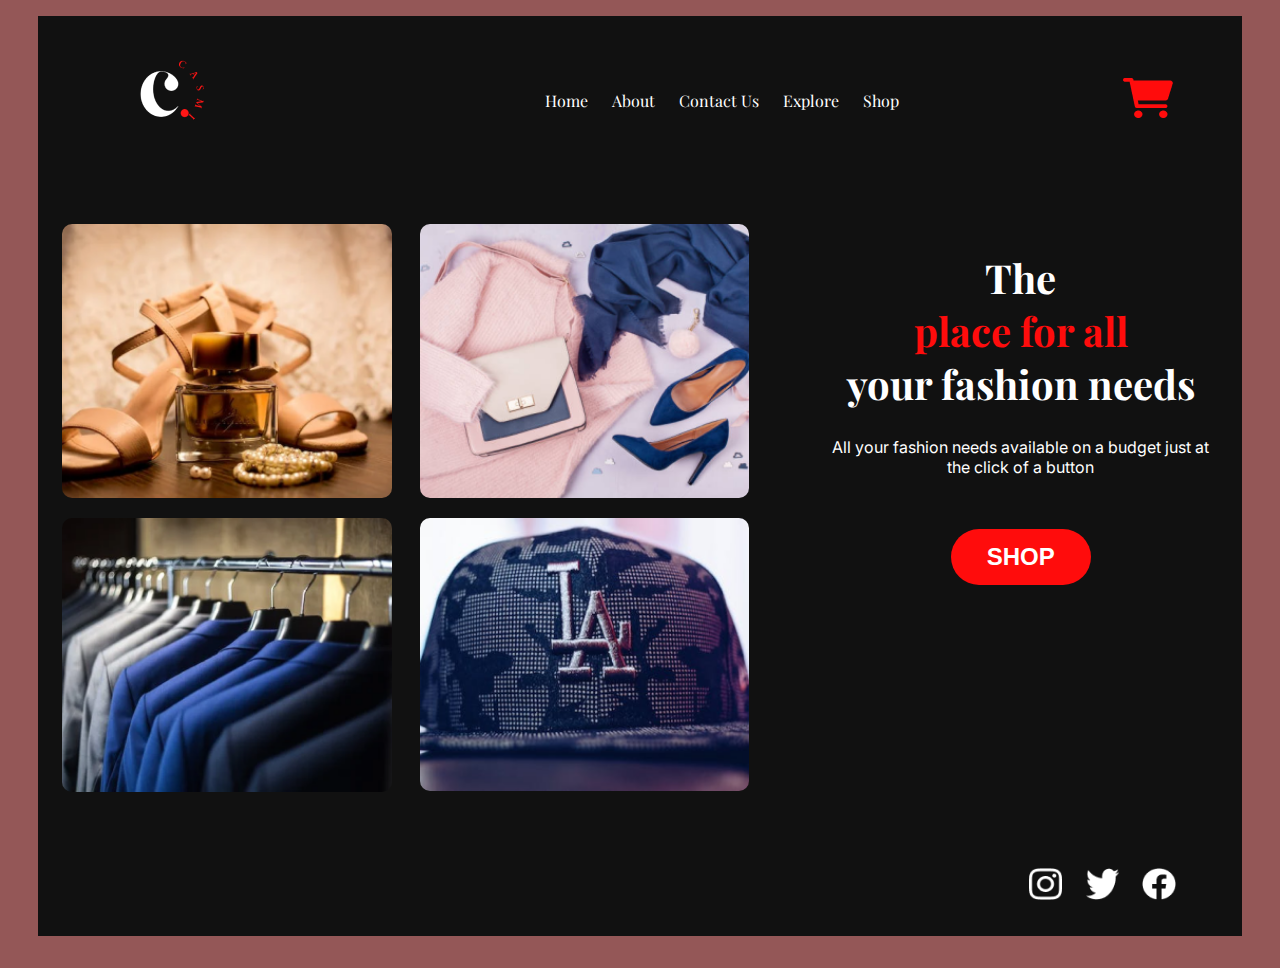
==== index.html @ 29fdd128 "adding first commit" ====
<!DOCTYPE html>
<html lang="en">
  <head>
    <meta charset="UTF-8" />
    <meta http-equiv="X-UA-Compatible" content="IE=edge" />
    <meta name="viewport" content="width=device-width, initial-scale=1.0" />
    <title>Casmi Store</title>
    <link rel="stylesheet" href="Styles/index.css" />
    <script src="index.js" defer></script>
  </head>
  <body>
    <div class="main-container">
      <header>
        <img src="images/logo.png" alt="logo" />
    <img src="images/icon-menu.svg" alt="" class="mobileMenu">
        <nav class="myNav">
      <img src="images/icon-menu-close.svg" alt="" class="closeBtn">
          <ul class="navList">
            <li><a href="index.html">Home</a></li>
            <li><a href="about.html">About</a></li>
            <li><a href="contact.html">Contact Us</a></li>
            <li><a href="explore.html">Explore</a></li>
            <li><a href="shop.html">Shop</a></li>
          </ul>
        </nav>

        <div class="cart">
          <img src="images/cart.png" alt="cart" />
        </div>
      </header>

      <main>
        <section class="info-container">
            <div class="main-images">
              <div class="box">
              <img src="images/image 3.png" alt="images" />
              </div>
              <div class="box">
              <img src="images/image 2.png" alt="images" />
              </div>
              <div class="box">
              <img src="images/image 1.png" alt="images" />
              </div>
              <div class="box">
              <img src="images/image 4.png" alt="images" />
              </div>
            </div>

            <div class="info">
              <h1 class="title">
                The <br />
                <span>place for all</span> <br />
                your fashion needs
              </h1>
              <p>
                All your fashion needs available on a budget just at the click
                of a button
              </p>

              <button>Shop</button>
            </div>
        </section>
      </main>

      <footer>
        <div class="footer-images">
          <img src="images/Vector (1).png" alt="social-icon" />
          <img src="images/Vector (2).png" alt="social-icon" />
          <img src="images/Vector (3).png" alt="social-icon" />
        </div>

        <div></div>
      </footer>
    </div>
  </body>
</html>
---- Styles/index.css ----
@import url("https://fonts.googleapis.com/css2?family=Inter&family=Playfair+Display:wght@500;700&display=swap");

:root {
  --brown: #945757;
  --red: #ff0c0c;
  --black: #111111;
  --white: #ffffff;
}

* {
  box-sizing: border-box;
}

body {
    margin: 0;
    padding: 0;
    color: var(--white);
    background-color: var(--brown);
    font-family: 'Inter', sans-serif;
    font-size: 1rem;
    /* font-family: 'Playfair Display', serif;  */
} 

.main-container {
  width: 94%;
  background-color: var(--black);
  margin: 0 auto;
}

/* =============================
           Typography 
==============================*/
a {
    text-decoration: none;
    font-weight: 400;
}

h1, a {
    font-family: 'Playfair Display', serif; 
}

li {
    list-style: none;
}

.title {
    font-size: 2.5rem;
}

/* =============================
           Layout 
==============================*/

header, .navList,
.info-container,
.main-images {
    display: flex;
}

.info-container {
    padding: 1em;
}

.info-container,
.main-images {
    justify-content: space-between;
}

.box img {
    width: 100%;
    margin-bottom: 1em;
    border-radius: 10px;
}

.main-images {
    width: 60%;
    padding: .5em;
    flex-wrap: wrap;
}

.box {
    width: 48%;
}

.navList a {
    margin-left: 1.5em;
    color: var(--white);
}

header {
    align-items: center;
}

header {
    width: 90%;
    margin: 1em auto;
    justify-content: space-between;
    padding: .5em;
}

.info {
    width: 35%;
    text-align: center;
    padding: .5em;
}

.mobileMenu,
.closeBtn {
    display: none;
}

span {
  color: var(--red);
}

button {
  color: var(--white);
  background-color: var(--red);
  border-radius: 50px;
  padding: 0.6em 1.5em;
  font-size: 1.5rem;
  text-transform: uppercase;
  margin-top: 1.5em;
  cursor: pointer;
  font-weight: 600;
  border: none;
}

button:hover,
button:focus {
    color: var(--black);
    background-color: var(--white);
}

.footer-images {
  text-align: right;
  margin: 2rem 3.5rem;
}

.footer-images img {
  margin-bottom: 2rem;
  padding: 0 0.6rem;
  height: 2rem;
  width: 3.3rem;
  cursor: pointer;
}

.icons {
    width: 1rem;
    margin-right: .5em;
}

input {
    padding: 1em;
    width: 100%;
    margin-bottom: .5em;
}

textarea {
    width: 100%;
}

.form {
    width: 80%;
    margin: 3em auto;
    box-shadow: 2px 2px 8px var(--brown);
    padding: 1em;
}

/* =============================
        Media Queries 
==============================*/
@media (max-width: 600px) {
    .info-container,
    .main-images,
    .navList {
        flex-direction: column;
    }

    header {
        justify-content: center;
    }

    .mobileMenu {
        position: absolute;
        left: 15%;
        display: block;
    }

    nav {
        height: 50vh;
        width: 0;
        position: fixed;
        z-index: 1;
        top: 0;
        left: 0;
        background-color: var(--brown);
        overflow-x: hidden;
        transition: 0.5s;
    }

    .navList {
        transition: 0.3s;
        position: absolute;
        top: 25%;
        width: 100%;
        text-align: center;
    }

    .closeBtn {
        display: block;
        position: absolute;
        top: 6%;
        left: 8%;
    }

    .main-images {
        order: 2;
        width: 90%;
        margin: 1em auto;
    }

    .box {
        width: 100%;
    }

    .info {
        width: 90%;
        margin: 1em auto;
    }

    .form {
        width: 100%;
    }
}
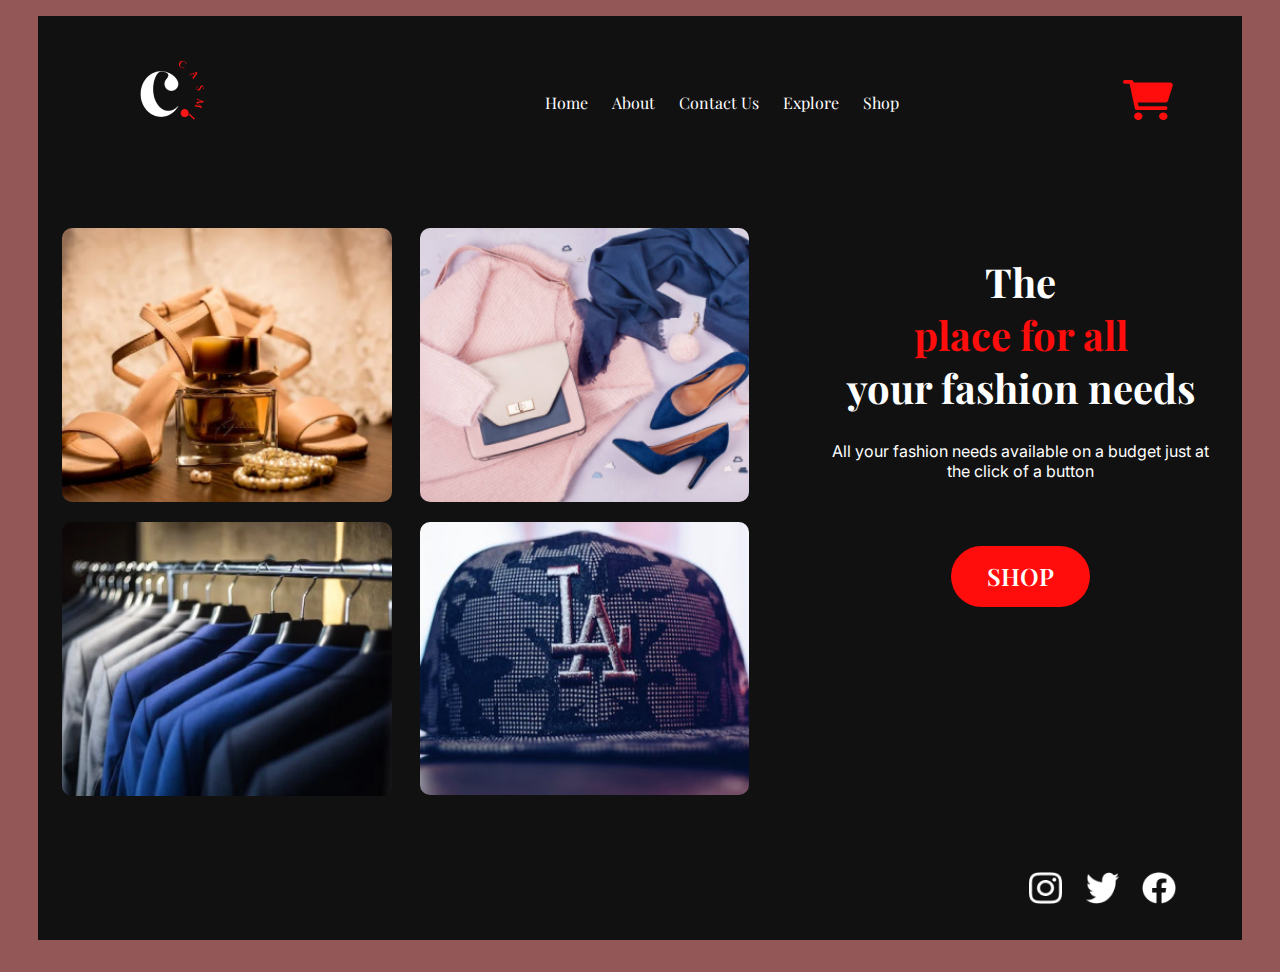
==== commit b381df59: "updates to the product page" ====
--- a/index.html
+++ b/index.html
@@ -11,7 +11,7 @@
   <body>
     <div class="main-container">
       <header>
-        <img src="images/logo.png" alt="logo" />
+        <a href="index.html"><img src="images/logo.png" alt="logo" /></a>
     <img src="images/icon-menu.svg" alt="" class="mobileMenu">
         <nav class="myNav">
       <img src="images/icon-menu-close.svg" alt="" class="closeBtn">
@@ -25,7 +25,7 @@
         </nav>
 
         <div class="cart">
-          <img src="images/cart.png" alt="cart" />
+          <a href="cart.html"><img src="images/cart.png" alt="cart" /></a>
         </div>
       </header>
 
@@ -57,7 +57,7 @@
                 of a button
               </p>
 
-              <button>Shop</button>
+              <a href="shop.html" class="btn">Shop</a href="shop.html">
             </div>
         </section>
       </main>
--- a/Styles/index.css
+++ b/Styles/index.css
@@ -35,7 +35,8 @@
     font-weight: 400;
 }
 
-h1, a {
+h1, a,
+.product-name {
     font-family: 'Playfair Display', serif; 
 }
 
@@ -45,6 +46,10 @@
 
 .title {
     font-size: 2.5rem;
+}
+
+h1 + p {
+    margin-bottom: 5em;
 }
 
 /* =============================
@@ -113,21 +118,20 @@
   color: var(--red);
 }
 
-button {
+.btn {
   color: var(--white);
   background-color: var(--red);
   border-radius: 50px;
   padding: 0.6em 1.5em;
   font-size: 1.5rem;
   text-transform: uppercase;
-  margin-top: 1.5em;
   cursor: pointer;
   font-weight: 600;
   border: none;
 }
 
-button:hover,
-button:focus {
+.btn:hover,
+.btn:focus {
     color: var(--black);
     background-color: var(--white);
 }
